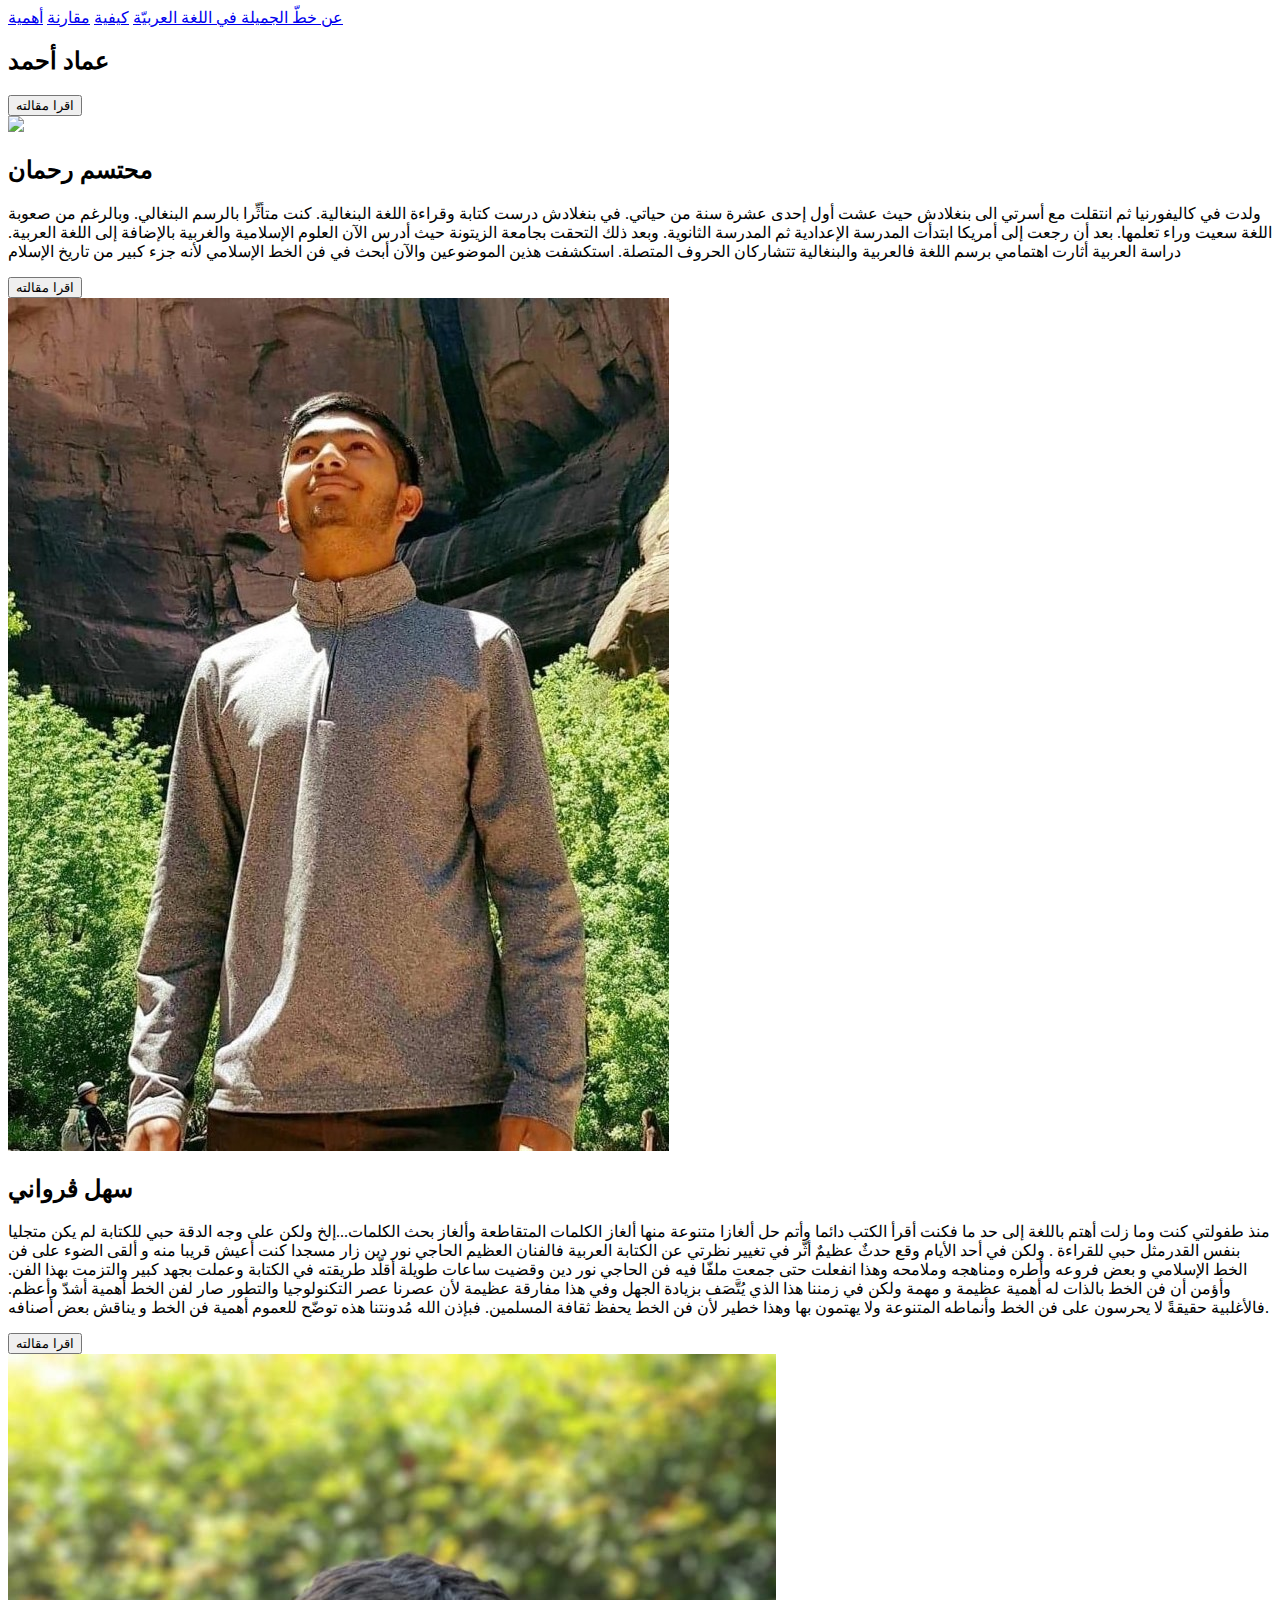
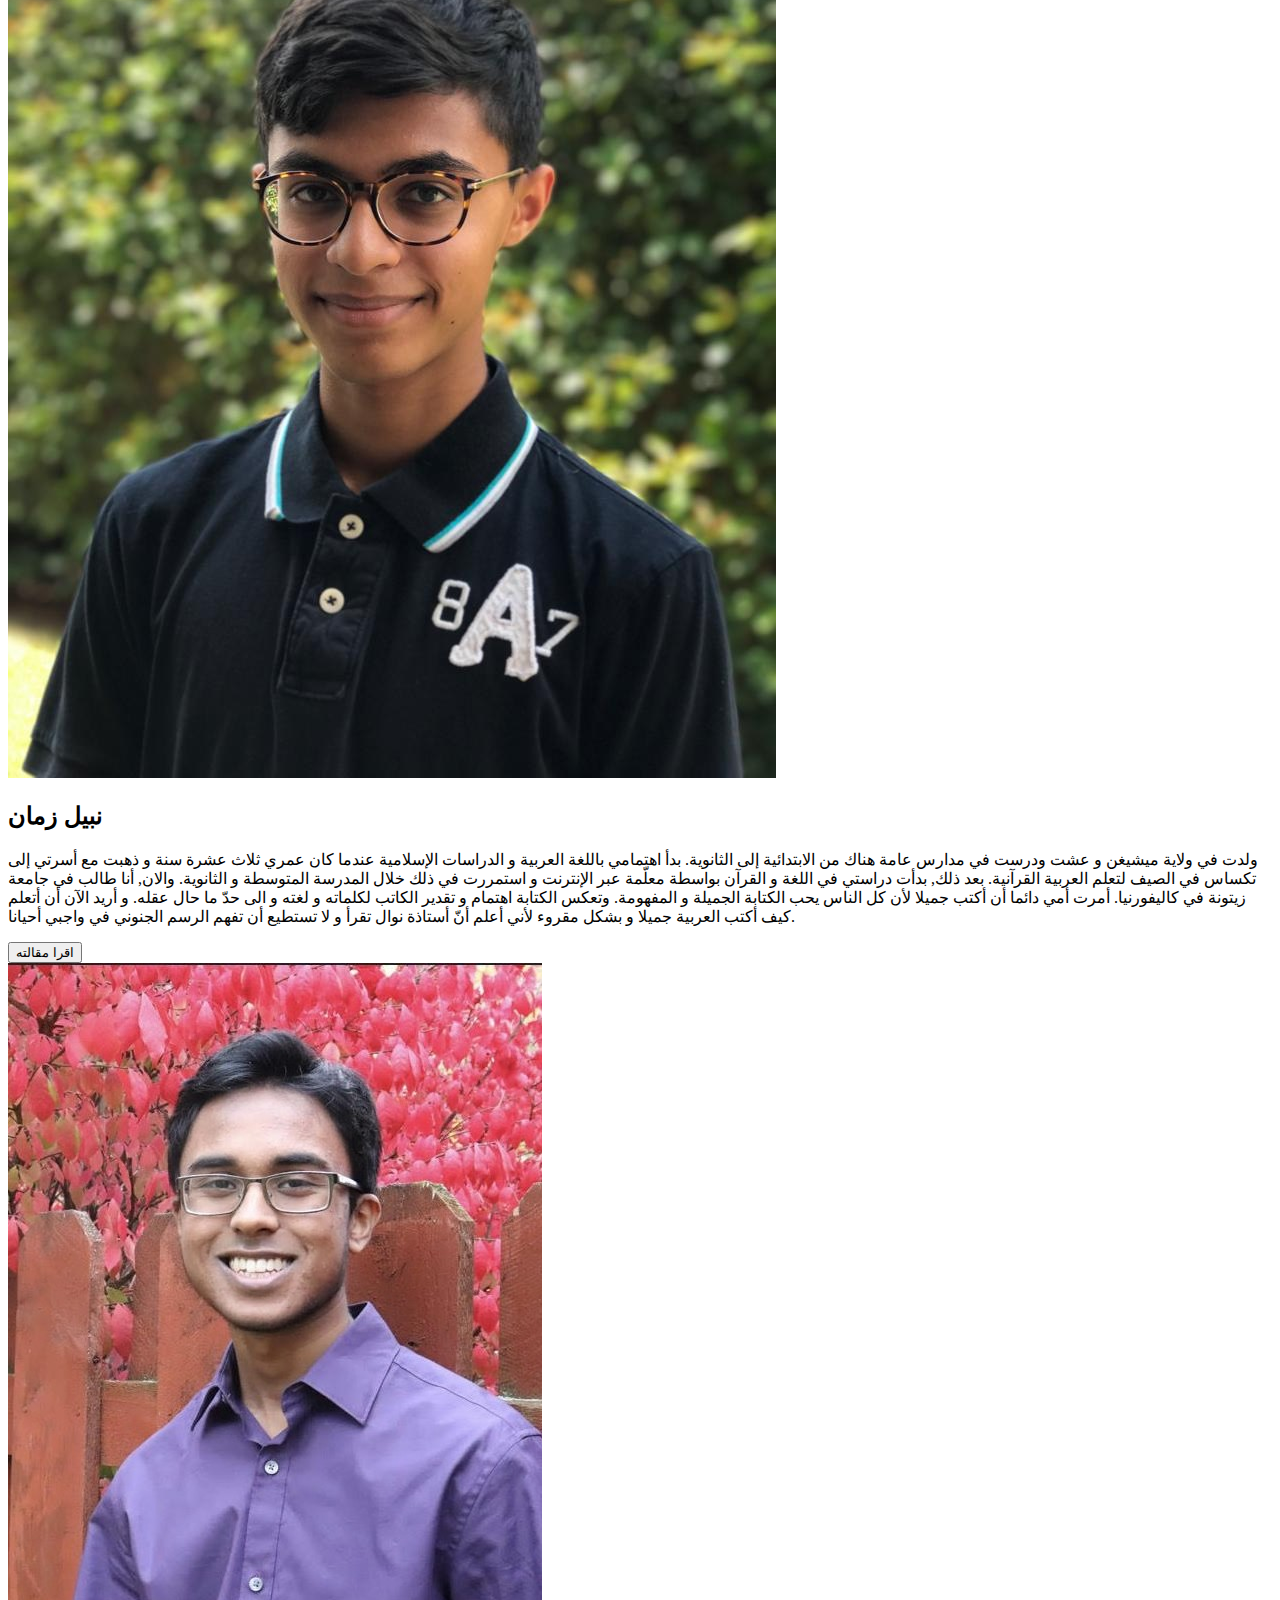
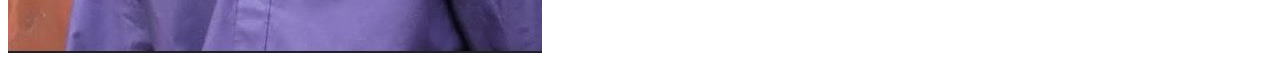
==== pages/bios.html @ 1de9d7bc "Finished muhtasim section, added ids, revised links" ====
<!DOCTYPE html>

<!--بسم الله الرحمان الرحيم-->

<html>
    <head>
        <link href="https://fonts.googleapis.com/css2?family=Katibeh&display=swap" rel="stylesheet">
        <link href="https://fonts.googleapis.com/css2?family=Mirza:wght@700&display=swap" rel="stylesheet">
        <link href="https://fonts.googleapis.com/css2?family=Lateef&display=swap" rel="stylesheet">
        <link rel="stylesheet" type="text/css" href="../resources/css/reset.css">
        <link rel="stylesheet" type="text/css" href="../resources/css/bio-styles.css">
        <title> الكتّاب | عن خطّ الجميلة في اللغة العربيّة</title>
    </head>
    
    <body>
        <header>
            <nav>
                <a id="nav-title" href="../index.html">عن خطّ الجميلة في اللغة العربيّة</a>
                <a href="emaad-article.html">كيفية</a>
                <a href="sahal+muhatsim-article.html">مقارنة</a>
                <a href="nabil-article.html">أهمية</a>
            </nav>
        </header>

        <article>
            <article class="bio-container" id="emaad">
                <section>
                    <h2>عماد أحمد</h2>
                    <p></p>
                    <button onclick="document.location='emaad-article.html'">اقرا مقالته</button>
                </section>
                <img src="../resources/profile-pictures/">
            </article>
    
            <article class="bio-container" id="muhtasim">
                <section>
                    <h2>محتسم رحمان</h2>
                    <p>ولدت في كاليفورنيا ثم انتقلت  مع أسرتي الى بنغلادش حيث عشت أول إحدى عشرة سنة من حياتي. في بنغلادش درست كتابة وقراءة اللغة البنغالية. كنت متأثِّرا  بالرسم البنغالي. وبالرغم من صعوبة اللغة سعيت وراء تعلمها. بعد أن رجعت إلى أمريكا ابتدأت المدرسة الإعدادية ثم المدرسة الثانوية. وبعد ذلك التحقت بجامعة الزيتونة حيث أدرس الآن العلوم الإسلامية والغربية بالإضافة إلى اللغة العربية. دراسة العربية أثارت اهتمامي برسم اللغة فالعربية والبنغالية تتشاركان الحروف المتصلة. استكشفت هذين الموضوعين والآن أبحث في فن الخط الإسلامي لأنه جزء كبير من تاريخ الإسلام  </p>
                    <button onclick="document.location='sahal+muhtasim-article.html'">اقرا مقالته</button>
                </section>
                <img src="../resources/profile-pictures/muhtasim-portrait.png">
            </article>
    
            <article class="bio-container" id="sahal">
                <section>
                    <h2>سهل ڤرواني</h2>
                    <p>منذ طفولتي كنت وما زلت أهتم باللغة إلى حد ما فكنت أقرأ الكتب دائما وأتم حل ألغازا متنوعة منها ألغاز الكلمات المتقاطعة وألغاز بحث الكلمات...إلخ ولكن على وجه الدقة حبي للكتابة لم يكن متجليا بنفس القدرمثل حبي للقراءة . ولكن في أحد الأيام وقع حدثٌ عظيمٌ أثّر في تغيير نظرتي عن الكتابة العربية فالفنان العظيم الحاجي نور دين زار مسجدا كنت أعيش قريبا منه و ألقى الضوء على فن الخط الإسلامي و بعض فروعه وأطره ومناهجه وملامحه وهذا انفعلت حتى جمعت ملفّا فيه فن الحاجي نور دين وقضيت ساعات طويلة أقلّد طريقته في الكتابة وعملت بجهد كبير والتزمت بهذا الفن. وأؤمن أن فن الخط بالذات له أهمية عظيمة و مهمة ولكن في زمننا هذا الذي يُتَّصَف بزيادة الجهل وفي هذا مفارقة عظيمة لأن عصرنا عصر التكنولوجيا والتطور صار لفن الخط أهمية أشدّ وأعظم. فالأغلبية حقيقةً لا يحرسون على فن الخط وأنماطه المتنوعة ولا يهتمون بها وهذا خطير لأن فن الخط يحفظ ثقافة المسلمين. فبإذن الله مُدونتنا هذه توضّح للعموم أهمية فن الخط و يناقش بعض أصنافه.
                    </p>
                    <button onclick="document.location='sahal+muhtasim-article.html'">اقرا مقالته</button>
                </section>
                <img src="../resources/profile-pictures/sahal-portrait.jpg">
            </article>
    
            <article class="bio-container" id="nabil">
                <section>
                    <h2>نبيل زمان</h2>
                    <p>ولدت في ولاية ميشيغن و عشت ودرست في مدارس عامة هناك من الابتدائية إلى الثانوية. بدأ اهتمامي باللغة العربية و الدراسات الإسلامية عندما كان عمري ثلاث عشرة سنة و ذهبت مع أسرتي إلى تكساس في الصيف لتعلم العربية القرآنية. بعد ذلك, بدأت دراستي في اللغة و القرآن بواسطة معلّمة عبر الإنترنت و استمررت في ذلك خلال المدرسة المتوسطة و الثانوية. والان, أنا طالب في جامعة زيتونة في كاليفورنيا. أمرت أمي دائما أن أكتب جميلا لأن كل الناس يحب الكتابة الجميلة و المفهومة. وتعكس الكتابة اهتمام و تقدير الكاتب لكلماته و لغته و الى حدّ ما حال عقله.  و أريد الآن أن أتعلم كيف أكتب العربية جميلا و بشكل مقروء لأني أعلم أنّ أستاذة نوال تقرأ و لا تستطيع أن تفهم الرسم الجنوني في واجبي أحيانا.
                    </p>
                    <button onclick="document.location='nabil-article.html'">اقرا مقالته</button>
                </section>
                <img src="../resources/profile-pictures/nabil-portrait.jpg">
            </article>
        </article>


    </body>
</html>
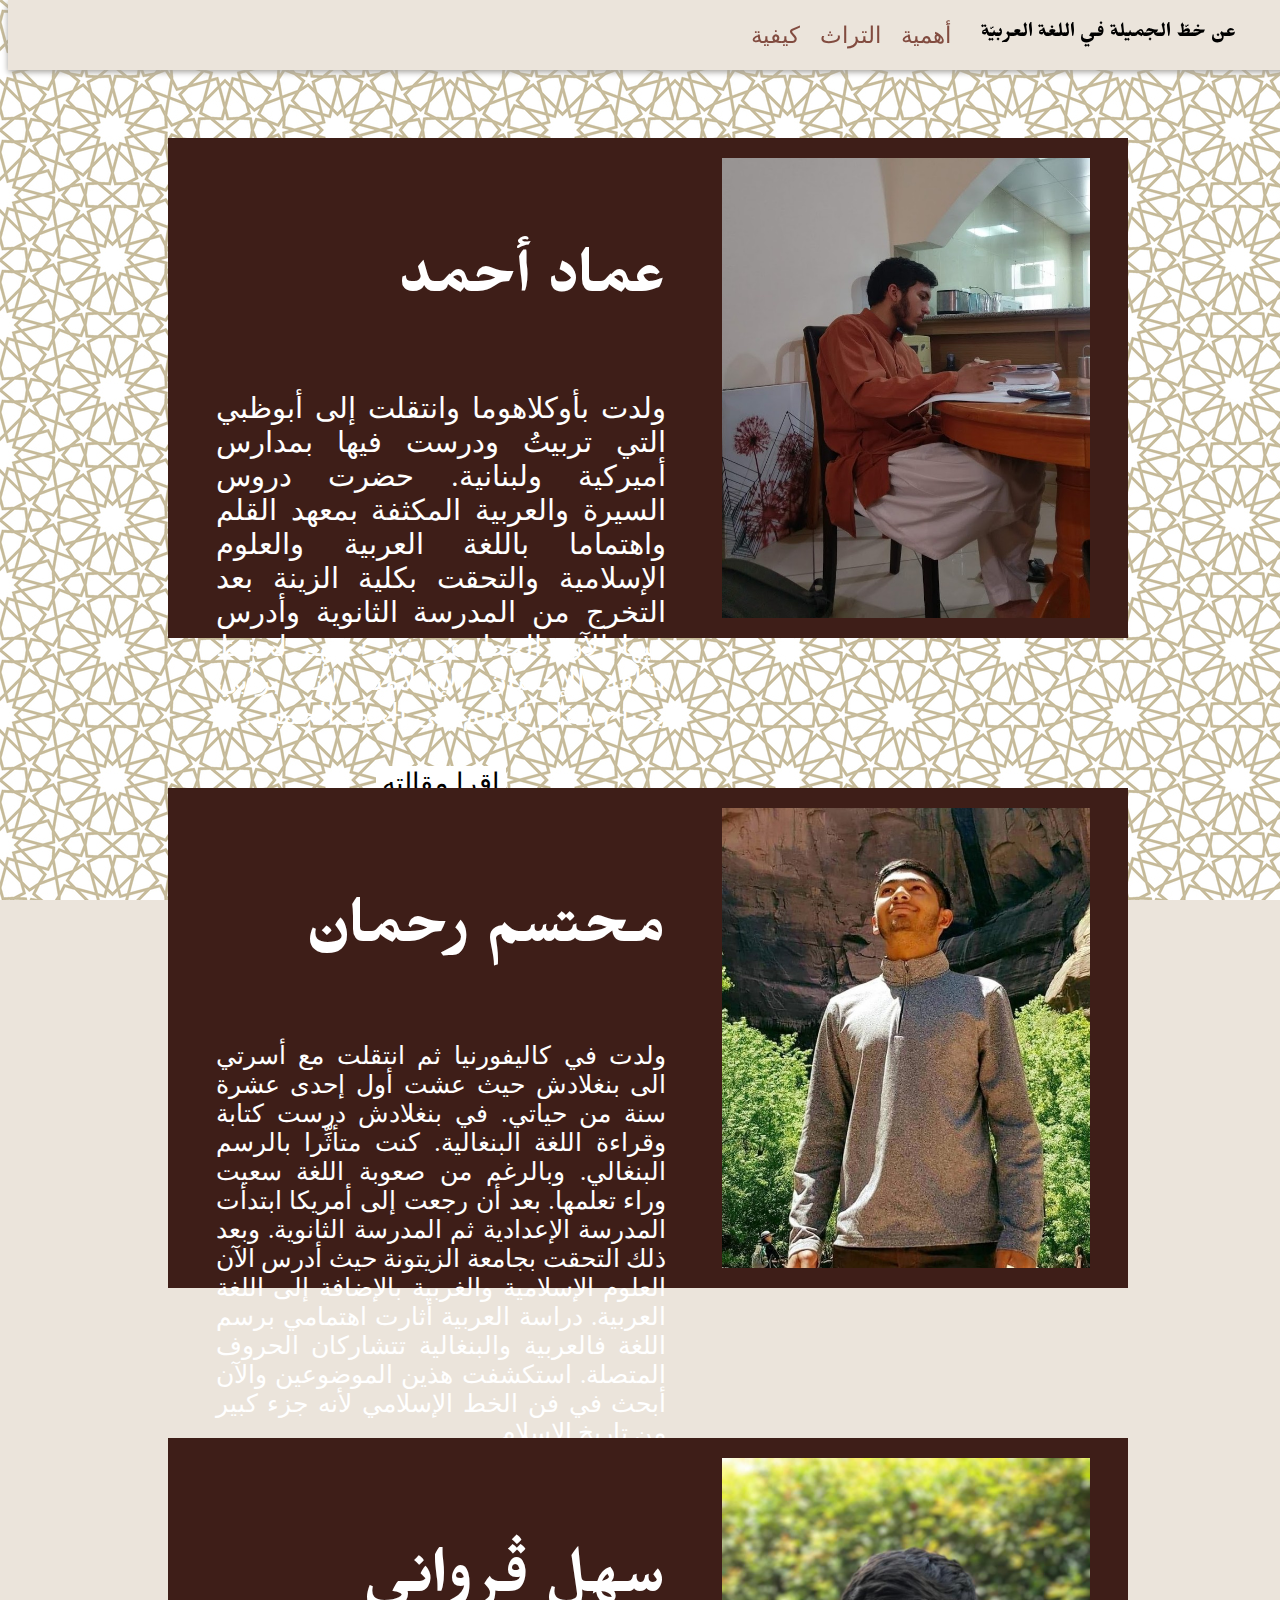
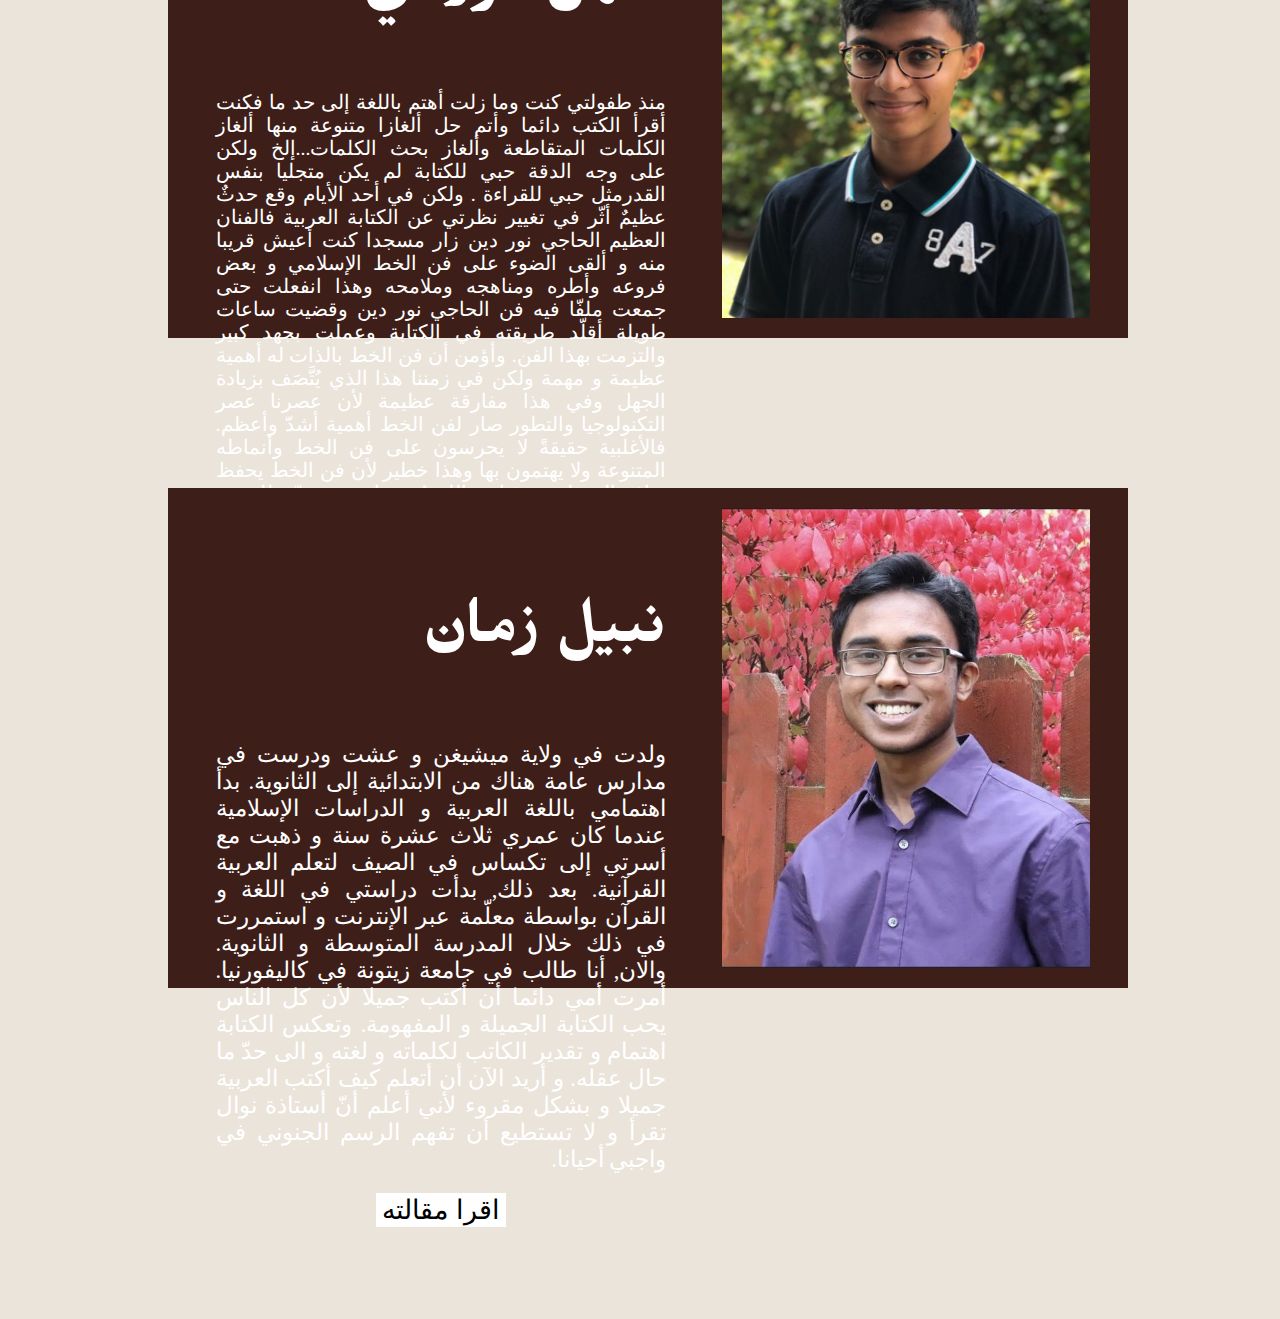
==== commit fbf662c3: "finished emaad section" ====
--- a/pages/bios.html
+++ b/pages/bios.html
@@ -17,7 +17,7 @@
             <nav>
                 <a id="nav-title" href="../index.html">عن خطّ الجميلة في اللغة العربيّة</a>
                 <a href="emaad-article.html">كيفية</a>
-                <a href="sahal+muhatsim-article.html">مقارنة</a>
+                <a href="sahal+muhtasim-article.html">التراث</a>
                 <a href="nabil-article.html">أهمية</a>
             </nav>
         </header>
@@ -26,17 +26,17 @@
             <article class="bio-container" id="emaad">
                 <section>
                     <h2>عماد أحمد</h2>
-                    <p></p>
+                    <p> ولدت بأوكلاهوما وانتقلت إلى أبوظبي التي تربيتُ ودرست فيها بمدارس أميركية ولبنانية. حضرت دروس السيرة والعربية المكثفة بمعهد القلم واهتماما باللغة العربية والعلوم الإسلامية والتحقت بكلية الزينة بعد التخرج من المدرسة الثانوية وأدرس فيها الآن. الخط هو شيء مهم لحفظ ثقافة الإحسان الإسلامية لأنه برأيي يحتاج مقام العالم إلى الخط الجميل.</p>
                     <button onclick="document.location='emaad-article.html'">اقرا مقالته</button>
                 </section>
-                <img src="../resources/profile-pictures/">
+                <img src="../resources/profile-pictures/emaad-portrait.png">
             </article>
     
             <article class="bio-container" id="muhtasim">
                 <section>
                     <h2>محتسم رحمان</h2>
                     <p>ولدت في كاليفورنيا ثم انتقلت  مع أسرتي الى بنغلادش حيث عشت أول إحدى عشرة سنة من حياتي. في بنغلادش درست كتابة وقراءة اللغة البنغالية. كنت متأثِّرا  بالرسم البنغالي. وبالرغم من صعوبة اللغة سعيت وراء تعلمها. بعد أن رجعت إلى أمريكا ابتدأت المدرسة الإعدادية ثم المدرسة الثانوية. وبعد ذلك التحقت بجامعة الزيتونة حيث أدرس الآن العلوم الإسلامية والغربية بالإضافة إلى اللغة العربية. دراسة العربية أثارت اهتمامي برسم اللغة فالعربية والبنغالية تتشاركان الحروف المتصلة. استكشفت هذين الموضوعين والآن أبحث في فن الخط الإسلامي لأنه جزء كبير من تاريخ الإسلام  </p>
-                    <button onclick="document.location='sahal+muhtasim-article.html'">اقرا مقالته</button>
+                    <button onclick="document.location='sahal+muhtasim-article.html#muhtasim-article'">اقرا مقالته</button>
                 </section>
                 <img src="../resources/profile-pictures/muhtasim-portrait.png">
             </article>
@@ -46,7 +46,7 @@
                     <h2>سهل ڤرواني</h2>
                     <p>منذ طفولتي كنت وما زلت أهتم باللغة إلى حد ما فكنت أقرأ الكتب دائما وأتم حل ألغازا متنوعة منها ألغاز الكلمات المتقاطعة وألغاز بحث الكلمات...إلخ ولكن على وجه الدقة حبي للكتابة لم يكن متجليا بنفس القدرمثل حبي للقراءة . ولكن في أحد الأيام وقع حدثٌ عظيمٌ أثّر في تغيير نظرتي عن الكتابة العربية فالفنان العظيم الحاجي نور دين زار مسجدا كنت أعيش قريبا منه و ألقى الضوء على فن الخط الإسلامي و بعض فروعه وأطره ومناهجه وملامحه وهذا انفعلت حتى جمعت ملفّا فيه فن الحاجي نور دين وقضيت ساعات طويلة أقلّد طريقته في الكتابة وعملت بجهد كبير والتزمت بهذا الفن. وأؤمن أن فن الخط بالذات له أهمية عظيمة و مهمة ولكن في زمننا هذا الذي يُتَّصَف بزيادة الجهل وفي هذا مفارقة عظيمة لأن عصرنا عصر التكنولوجيا والتطور صار لفن الخط أهمية أشدّ وأعظم. فالأغلبية حقيقةً لا يحرسون على فن الخط وأنماطه المتنوعة ولا يهتمون بها وهذا خطير لأن فن الخط يحفظ ثقافة المسلمين. فبإذن الله مُدونتنا هذه توضّح للعموم أهمية فن الخط و يناقش بعض أصنافه.
                     </p>
-                    <button onclick="document.location='sahal+muhtasim-article.html'">اقرا مقالته</button>
+                    <button onclick="document.location='sahal+muhtasim-article.html#sahal-article'">اقرا مقالته</button>
                 </section>
                 <img src="../resources/profile-pictures/sahal-portrait.jpg">
             </article>
--- a/resources/css/bio-styles.css
+++ b/resources/css/bio-styles.css
@@ -0,0 +1,173 @@
+/*بسم الله الرحمان الرحيم*/
+
+/* UNIVERSAL STYLES */
+html, body {
+    width: 100%;
+    background-color: #ebe4db;
+
+    background-image: url(../margin-background);
+    background-attachment: fixed;
+
+
+    font-size: 18px;
+    font-family: Roboto;
+    color: black;
+}
+
+a {
+    text-decoration: none;
+}
+
+/*SCROLLBAR*/
+/*Firefox */
+* {
+    scrollbar-width: thin;
+    scrollbar-color: #ac5c45 #3e1e18;
+  }
+  
+/*Chrome, Edge, and Safari */
+*::-webkit-scrollbar {
+    width: 10px;
+  }
+  
+*::-webkit-scrollbar-track {
+    background: #3e1e18; 
+  }
+   
+*::-webkit-scrollbar-thumb {
+    background: #ac5c45; 
+  }
+
+header {
+  width: 100%;
+  background-color: #ebe4db;
+  box-shadow: 0px 2px 6px #a3a09b;
+
+  position: fixed;
+  top: 0;
+
+  z-index: 2;
+}
+
+
+nav {
+  width: 95%;
+  height: 30px;
+  margin: 20px auto;
+
+  display: flex;
+  justify-content: flex-end;
+  align-items: center;
+}
+
+
+nav a {
+  margin: 0 10px;
+
+  font-size: 1.25rem;
+  color: #824c40;  
+}
+
+#nav-title {
+  margin: 0 20px;
+
+  order: 1;
+
+  font-weight: 700;
+  color: black;
+  font-family: "Mirza";
+
+  transition: 250ms linear;
+}
+
+#nav-title:hover{
+  text-shadow: 2px 2px 5px maroon;
+}
+
+nav a:hover{
+  font-weight: bolder;
+}
+
+article {
+  width: 1000px;
+  margin: -100px auto 0;
+  box-sizing: border-box;
+  padding: 20px;
+
+  position: relative;
+  top: 30px;
+}
+
+.bio-container {
+  width: 100%;
+  height: 500px;
+  margin: 150px 0;
+
+  display: flex;
+  align-items: flex-start;
+
+  background-color: #3e1e18;
+  color: white;
+}
+
+.bio-container section {
+  display: inline-block;
+  height: 92%;
+  margin: 3% 4% 5% 3%;
+  width: 49%;
+  text-align: center;
+}
+
+.bio-container h2 {
+  font-size: 4rem;
+  font-family: 'Mirza', serif;
+  font-weight: bold;
+  text-align: justify;
+  direction:rtl;
+}
+
+.bio-container p {
+  font-size: 1.25rem;
+  margin: 10px 0 20px;
+
+  text-align: justify;
+  direction:rtl;
+}
+
+.bio-container button {
+  width: fit-content;
+  margin: 0 auto;
+  font-size: 1.5rem;
+  background-color: white;
+  border: black;
+
+  transition: 250ms linear;
+}
+
+.bio-container button:hover {
+  background-color: #824c40;
+  color: white;
+}
+
+.bio-container img {
+  display: inline-block;
+  height: 100%;
+  width: 40%;
+  margin-left: 2%;
+}
+
+#sahal p {
+  font-size: 1.1rem;
+}
+
+#muhtasim p {
+  font-size: 1.4rem;
+}
+
+#emaad p {
+  font-size: 1.6rem;
+}
+
+#emaad button {
+  margin-top: 15px;
+}
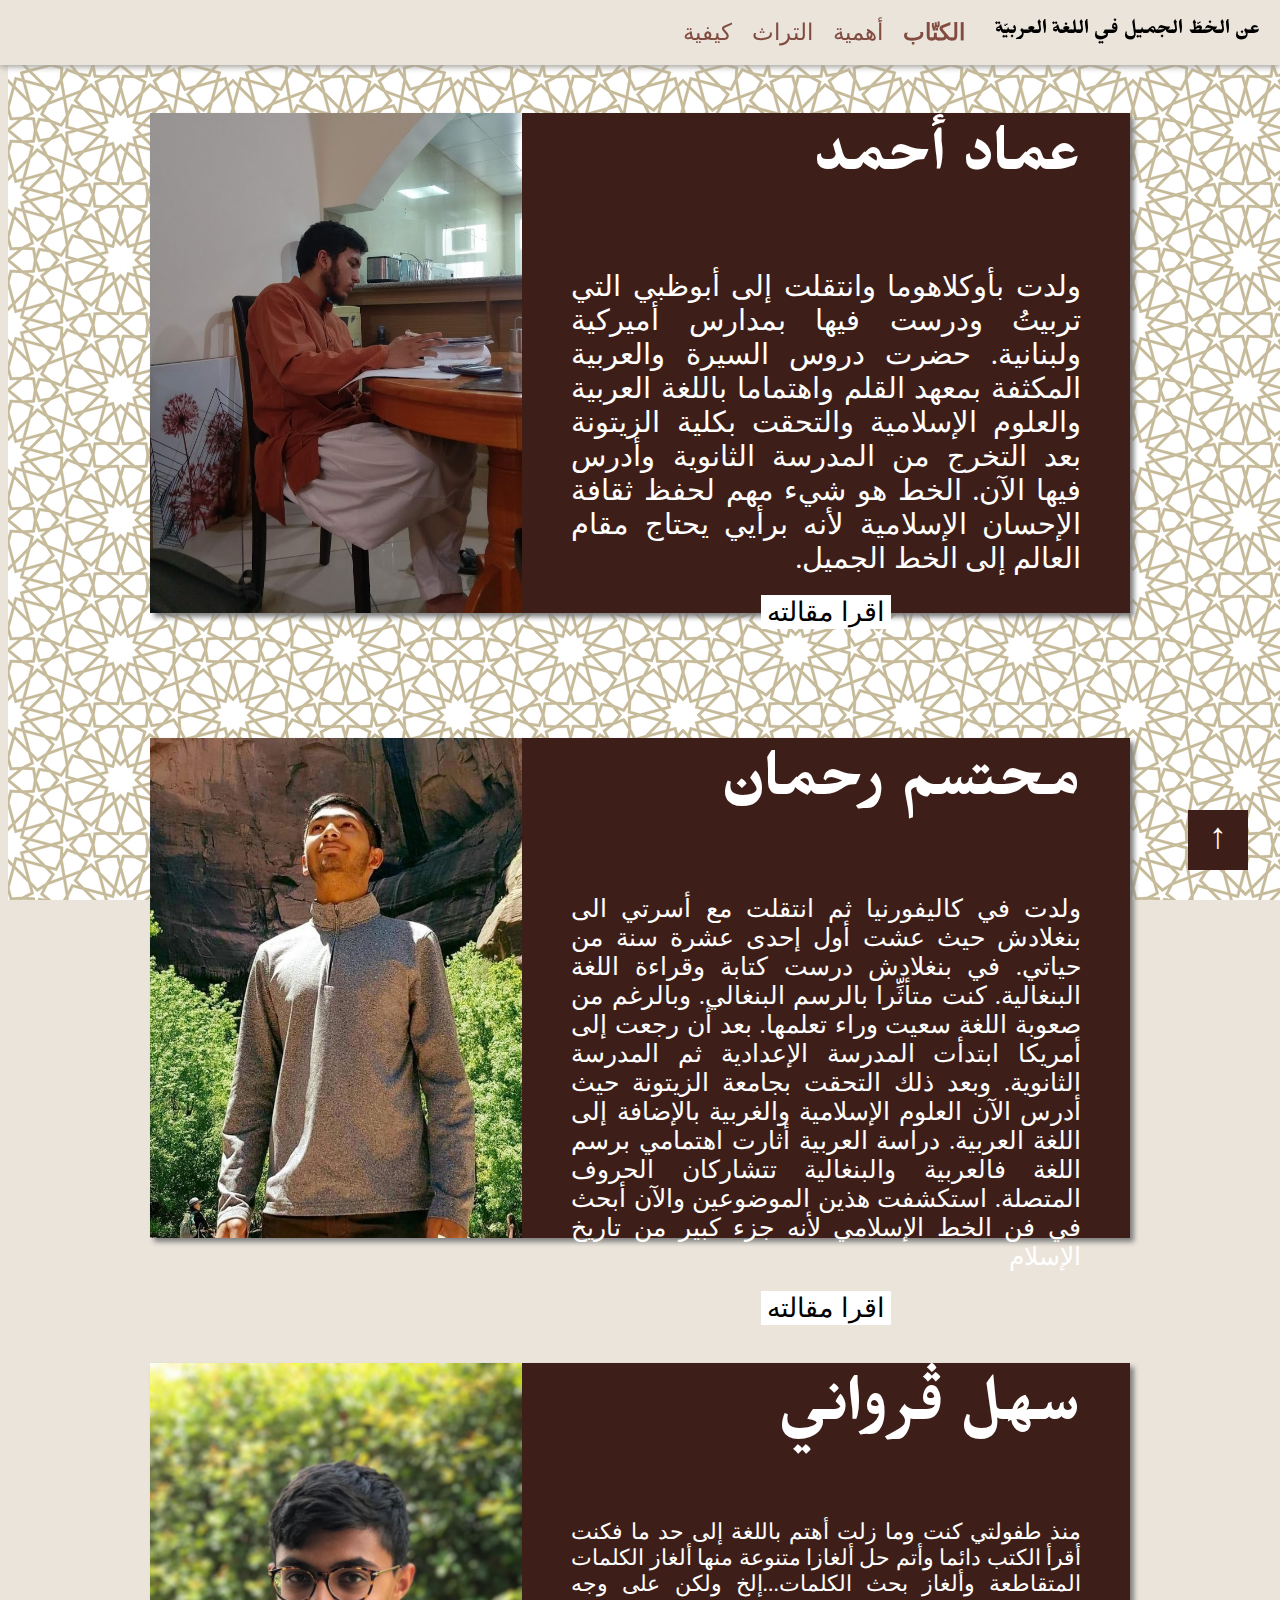
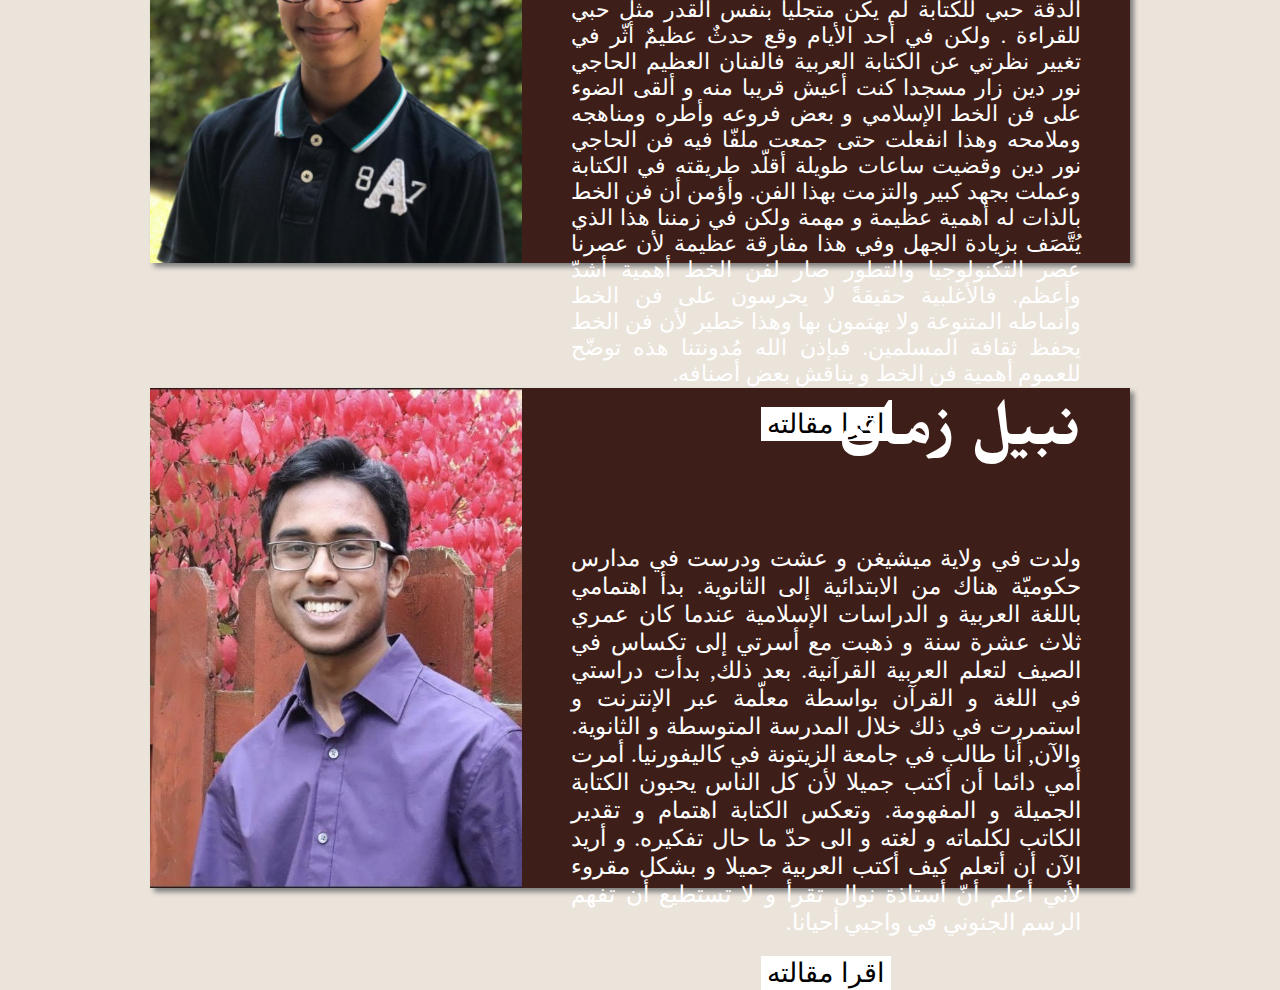
==== commit f9a6c13f: "Added dropdown. back to top button" ====
--- a/pages/bios.html
+++ b/pages/bios.html
@@ -3,65 +3,138 @@
 <!--بسم الله الرحمان الرحيم-->
 
 <html>
-    <head>
-        <link href="https://fonts.googleapis.com/css2?family=Katibeh&display=swap" rel="stylesheet">
-        <link href="https://fonts.googleapis.com/css2?family=Mirza:wght@700&display=swap" rel="stylesheet">
-        <link href="https://fonts.googleapis.com/css2?family=Lateef&display=swap" rel="stylesheet">
-        <link rel="stylesheet" type="text/css" href="../resources/css/reset.css">
-        <link rel="stylesheet" type="text/css" href="../resources/css/bio-styles.css">
-        <title> الكتّاب | عن خطّ الجميلة في اللغة العربيّة</title>
-    </head>
-    
-    <body>
-        <header>
-            <nav>
-                <a id="nav-title" href="../index.html">عن خطّ الجميلة في اللغة العربيّة</a>
-                <a href="emaad-article.html">كيفية</a>
-                <a href="sahal+muhtasim-article.html">التراث</a>
-                <a href="nabil-article.html">أهمية</a>
-            </nav>
-        </header>
 
-        <article>
-            <article class="bio-container" id="emaad">
+<head>
+    <!--FONTS-->
+    <link href="https://fonts.googleapis.com/css2?family=Katibeh&display=swap" rel="stylesheet">
+    <link href="https://fonts.googleapis.com/css2?family=Mirza:wght@700&display=swap" rel="stylesheet">
+    <link href="https://fonts.googleapis.com/css2?family=Lateef&display=swap" rel="stylesheet">
+
+    <!--STYLESHEETS-->
+    <link rel="stylesheet" type="text/css" href="../resources/css/reset.css">
+    <link rel="stylesheet" type="text/css" href="../resources/css/bio-styles.css">
+
+    <title> الكتّاب | عن الخطّ الجميل في اللغة العربيّة</title>
+</head>
+
+<body>
+
+    <!--NAV-->
+    <header>
+        <nav>
+            <a id="nav-title" href="../index.html">عن الخطّ الجميل في اللغة العربيّة</a>
+            <div class="dropdown">
+                <a id="current-page">الكتّاب</a>
+                <div class="dropdown-content">
+                    <a href="#emaad">عماد أحمد</a>
+                    <a href="#muhtasim">محتسم رحمان</a>
+                    <a href="#sahal">سهل ڤرواني</a>
+                    <a href="#nabil">نبيل زمان</a>
+                </div>
+            </div>
+            <a href="nabil-article.html">أهمية</a>
+            <a href="sahal+muhtasim-article.html">التراث</a>
+            <a href="emaad-article.html">كيفية</a>
+        </nav>
+    </header>
+
+    <button id='back-to-top' onclick="document.location='#top'">
+        &#8593;
+    </button>
+
+    <!--MAIN CONTENT-->
+    <article>
+
+        <div class='scroll-wrapper' id='emaad'>
+            <article class="bio-container">
                 <section>
                     <h2>عماد أحمد</h2>
-                    <p> ولدت بأوكلاهوما وانتقلت إلى أبوظبي التي تربيتُ ودرست فيها بمدارس أميركية ولبنانية. حضرت دروس السيرة والعربية المكثفة بمعهد القلم واهتماما باللغة العربية والعلوم الإسلامية والتحقت بكلية الزينة بعد التخرج من المدرسة الثانوية وأدرس فيها الآن. الخط هو شيء مهم لحفظ ثقافة الإحسان الإسلامية لأنه برأيي يحتاج مقام العالم إلى الخط الجميل.</p>
+                    <p> ولدت بأوكلاهوما وانتقلت إلى أبوظبي التي تربيتُ ودرست فيها بمدارس أميركية ولبنانية. حضرت دروس
+                        السيرة
+                        والعربية المكثفة بمعهد القلم واهتماما باللغة العربية والعلوم الإسلامية والتحقت بكلية الزيتونة
+                        بعد
+                        التخرج من المدرسة الثانوية وأدرس فيها الآن. الخط هو شيء مهم لحفظ ثقافة الإحسان الإسلامية لأنه
+                        برأيي
+                        يحتاج مقام العالم إلى الخط الجميل.</p>
                     <button onclick="document.location='emaad-article.html'">اقرا مقالته</button>
                 </section>
                 <img src="../resources/profile-pictures/emaad-portrait.png">
             </article>
-    
-            <article class="bio-container" id="muhtasim">
+        </div>
+
+        <div class='scroll-wrapper' id='muhtasim'>
+            <article class="bio-container">
                 <section>
                     <h2>محتسم رحمان</h2>
-                    <p>ولدت في كاليفورنيا ثم انتقلت  مع أسرتي الى بنغلادش حيث عشت أول إحدى عشرة سنة من حياتي. في بنغلادش درست كتابة وقراءة اللغة البنغالية. كنت متأثِّرا  بالرسم البنغالي. وبالرغم من صعوبة اللغة سعيت وراء تعلمها. بعد أن رجعت إلى أمريكا ابتدأت المدرسة الإعدادية ثم المدرسة الثانوية. وبعد ذلك التحقت بجامعة الزيتونة حيث أدرس الآن العلوم الإسلامية والغربية بالإضافة إلى اللغة العربية. دراسة العربية أثارت اهتمامي برسم اللغة فالعربية والبنغالية تتشاركان الحروف المتصلة. استكشفت هذين الموضوعين والآن أبحث في فن الخط الإسلامي لأنه جزء كبير من تاريخ الإسلام  </p>
-                    <button onclick="document.location='sahal+muhtasim-article.html#muhtasim-article'">اقرا مقالته</button>
+                    <p>ولدت في كاليفورنيا ثم انتقلت مع أسرتي الى بنغلادش حيث عشت أول إحدى عشرة سنة من حياتي. في بنغلادش
+                        درست
+                        كتابة وقراءة اللغة البنغالية. كنت متأثِّرا بالرسم البنغالي. وبالرغم من صعوبة اللغة سعيت وراء
+                        تعلمها.
+                        بعد أن رجعت إلى أمريكا ابتدأت المدرسة الإعدادية ثم المدرسة الثانوية. وبعد ذلك التحقت بجامعة
+                        الزيتونة
+                        حيث أدرس الآن العلوم الإسلامية والغربية بالإضافة إلى اللغة العربية. دراسة العربية أثارت اهتمامي
+                        برسم
+                        اللغة فالعربية والبنغالية تتشاركان الحروف المتصلة. استكشفت هذين الموضوعين والآن أبحث في فن الخط
+                        الإسلامي لأنه جزء كبير من تاريخ الإسلام </p>
+                    <button onclick="document.location='sahal+muhtasim-article.html#muhtasim-article'">اقرا
+                        مقالته</button>
                 </section>
                 <img src="../resources/profile-pictures/muhtasim-portrait.png">
             </article>
-    
-            <article class="bio-container" id="sahal">
+        </div>
+
+        <div class='scroll-wrapper' id='sahal'>
+            <article class="bio-container">
                 <section>
                     <h2>سهل ڤرواني</h2>
-                    <p>منذ طفولتي كنت وما زلت أهتم باللغة إلى حد ما فكنت أقرأ الكتب دائما وأتم حل ألغازا متنوعة منها ألغاز الكلمات المتقاطعة وألغاز بحث الكلمات...إلخ ولكن على وجه الدقة حبي للكتابة لم يكن متجليا بنفس القدرمثل حبي للقراءة . ولكن في أحد الأيام وقع حدثٌ عظيمٌ أثّر في تغيير نظرتي عن الكتابة العربية فالفنان العظيم الحاجي نور دين زار مسجدا كنت أعيش قريبا منه و ألقى الضوء على فن الخط الإسلامي و بعض فروعه وأطره ومناهجه وملامحه وهذا انفعلت حتى جمعت ملفّا فيه فن الحاجي نور دين وقضيت ساعات طويلة أقلّد طريقته في الكتابة وعملت بجهد كبير والتزمت بهذا الفن. وأؤمن أن فن الخط بالذات له أهمية عظيمة و مهمة ولكن في زمننا هذا الذي يُتَّصَف بزيادة الجهل وفي هذا مفارقة عظيمة لأن عصرنا عصر التكنولوجيا والتطور صار لفن الخط أهمية أشدّ وأعظم. فالأغلبية حقيقةً لا يحرسون على فن الخط وأنماطه المتنوعة ولا يهتمون بها وهذا خطير لأن فن الخط يحفظ ثقافة المسلمين. فبإذن الله مُدونتنا هذه توضّح للعموم أهمية فن الخط و يناقش بعض أصنافه.
-                    </p>
+                    <p>منذ طفولتي كنت وما زلت أهتم باللغة إلى حد ما فكنت أقرأ الكتب دائما وأتم حل ألغازا متنوعة منها
+                        ألغاز
+                        الكلمات المتقاطعة وألغاز بحث الكلمات...إلخ ولكن على وجه الدقة حبي للكتابة لم يكن متجليا بنفس
+                        القدر
+                        مثل حبي للقراءة . ولكن في أحد الأيام وقع حدثٌ عظيمٌ أثّر في تغيير نظرتي عن الكتابة العربية
+                        فالفنان
+                        العظيم الحاجي نور دين زار مسجدا كنت أعيش قريبا منه و ألقى الضوء على فن الخط الإسلامي و بعض فروعه
+                        وأطره ومناهجه وملامحه وهذا انفعلت حتى جمعت ملفّا فيه فن الحاجي نور دين وقضيت ساعات طويلة أقلّد
+                        طريقته في الكتابة وعملت بجهد كبير والتزمت بهذا الفن. وأؤمن أن فن الخط بالذات له أهمية عظيمة و
+                        مهمة
+                        ولكن في زمننا هذا الذي يُتَّصَف بزيادة الجهل وفي هذا مفارقة عظيمة لأن عصرنا عصر التكنولوجيا
+                        والتطور
+                        صار لفن الخط أهمية أشدّ وأعظم. فالأغلبية حقيقةً لا يحرسون على فن الخط وأنماطه المتنوعة ولا
+                        يهتمون
+                        بها وهذا خطير لأن فن الخط يحفظ ثقافة المسلمين. فبإذن الله مُدونتنا هذه توضّح للعموم أهمية فن
+                        الخط و
+                        يناقش بعض أصنافه.</p>
                     <button onclick="document.location='sahal+muhtasim-article.html#sahal-article'">اقرا مقالته</button>
                 </section>
                 <img src="../resources/profile-pictures/sahal-portrait.jpg">
             </article>
-    
-            <article class="bio-container" id="nabil">
+        </div>
+
+        <div class='scroll-wrapper' id='nabil'>
+            <article class="bio-container">
                 <section>
                     <h2>نبيل زمان</h2>
-                    <p>ولدت في ولاية ميشيغن و عشت ودرست في مدارس عامة هناك من الابتدائية إلى الثانوية. بدأ اهتمامي باللغة العربية و الدراسات الإسلامية عندما كان عمري ثلاث عشرة سنة و ذهبت مع أسرتي إلى تكساس في الصيف لتعلم العربية القرآنية. بعد ذلك, بدأت دراستي في اللغة و القرآن بواسطة معلّمة عبر الإنترنت و استمررت في ذلك خلال المدرسة المتوسطة و الثانوية. والان, أنا طالب في جامعة زيتونة في كاليفورنيا. أمرت أمي دائما أن أكتب جميلا لأن كل الناس يحب الكتابة الجميلة و المفهومة. وتعكس الكتابة اهتمام و تقدير الكاتب لكلماته و لغته و الى حدّ ما حال عقله.  و أريد الآن أن أتعلم كيف أكتب العربية جميلا و بشكل مقروء لأني أعلم أنّ أستاذة نوال تقرأ و لا تستطيع أن تفهم الرسم الجنوني في واجبي أحيانا.
+                    <p>ولدت في ولاية ميشيغن و عشت ودرست في مدارس حكوميّة هناك من الابتدائية إلى الثانوية. بدأ اهتمامي
+                        باللغة
+                        العربية و الدراسات الإسلامية عندما كان عمري ثلاث عشرة سنة و ذهبت مع أسرتي إلى تكساس في الصيف
+                        لتعلم
+                        العربية القرآنية. بعد ذلك, بدأت دراستي في اللغة و القرآن بواسطة معلّمة عبر الإنترنت و استمررت في
+                        ذلك
+                        خلال المدرسة المتوسطة و الثانوية. والآن, أنا طالب في جامعة الزيتونة في كاليفورنيا. أمرت أمي
+                        دائما أن
+                        أكتب جميلا لأن كل الناس يحبون الكتابة الجميلة و المفهومة. وتعكس الكتابة اهتمام و تقدير الكاتب
+                        لكلماته و لغته و الى حدّ ما حال تفكيره. و أريد الآن أن أتعلم كيف أكتب العربية جميلا و بشكل مقروء
+                        لأني أعلم أنّ أستاذة نوال تقرأ و لا تستطيع أن تفهم الرسم الجنوني في واجبي أحيانا.</p>
                     </p>
                     <button onclick="document.location='nabil-article.html'">اقرا مقالته</button>
                 </section>
                 <img src="../resources/profile-pictures/nabil-portrait.jpg">
             </article>
-        </article>
+        </div>
+
+    </article>
 
 
-    </body>
+</body>
+
 </html>--- a/resources/css/bio-styles.css
+++ b/resources/css/bio-styles.css
@@ -1,43 +1,52 @@
 /*بسم الله الرحمان الرحيم*/
 
-/* UNIVERSAL STYLES */
-html, body {
-    width: 100%;
-    background-color: #ebe4db;
-
-    background-image: url(../margin-background);
-    background-attachment: fixed;
-
-
-    font-size: 18px;
-    font-family: Roboto;
-    color: black;
+/* ====================== UNIVERSAL STYLES =======================*/
+html,
+body {
+  width: 100%;
+  background-color: #ebe4db;
+
+  background-image: url(../margin-background);
+  background-attachment: fixed;
+
+
+  font-size: 18px;
+  font-family: 'Times New Roman', Times, serif;
+  color: black;
+  direction: rtl;
 }
 
 a {
-    text-decoration: none;
-}
-
-/*SCROLLBAR*/
+  text-decoration: none;
+}
+
+
+/*---------------- SCROLLBAR ------------------*/
 /*Firefox */
 * {
-    scrollbar-width: thin;
-    scrollbar-color: #ac5c45 #3e1e18;
-  }
-  
+  scroll-behavior: smooth;
+  scrollbar-width: thin;
+  scrollbar-color: #ac5c45 #3e1e18;
+}
+
 /*Chrome, Edge, and Safari */
 *::-webkit-scrollbar {
-    width: 10px;
-  }
-  
+  width: 10px;
+}
+
 *::-webkit-scrollbar-track {
-    background: #3e1e18; 
-  }
-   
+  background: #3e1e18;
+}
+
 *::-webkit-scrollbar-thumb {
-    background: #ac5c45; 
-  }
-
+  background: #ac5c45;
+}
+
+
+
+/*=========================== PAGE STYLES ==============================*/
+
+/*--------------------- NAV STYLES -------------------*/
 header {
   width: 100%;
   background-color: #ebe4db;
@@ -45,101 +54,142 @@
 
   position: fixed;
   top: 0;
-
   z-index: 2;
 }
 
-
 nav {
-  width: 95%;
-  height: 30px;
-  margin: 20px auto;
-
   display: flex;
-  justify-content: flex-end;
+  justify-content: flex-start;
   align-items: center;
-}
-
+  height: 65px;
+
+}
 
 nav a {
   margin: 0 10px;
+  padding: 20px 0;
 
   font-size: 1.25rem;
-  color: #824c40;  
-}
-
+  color: #824c40;
+}
+
+/*Nav interactivity*/
 #nav-title {
   margin: 0 20px;
 
-  order: 1;
+  order: -1;
 
   font-weight: 700;
   color: black;
   font-family: "Mirza";
+  text-decoration: none;
 
   transition: 250ms linear;
 }
 
-#nav-title:hover{
+/*Nav interactivity*/
+#current-page {
+  font-weight: bold;
+}
+
+#nav-title:hover {
   text-shadow: 2px 2px 5px maroon;
 }
 
-nav a:hover{
-  font-weight: bolder;
-}
-
+nav a:hover {
+  text-decoration: underline;
+}
+
+.dropdown-content {
+  display: none;
+  position: absolute;
+  background-color: #ebe4db;
+  margin-top: 22px;
+  min-width: 160px;
+  box-shadow: 0px 8px 16px 0px rgba(0,0,0,0.2);
+  z-index: 1;
+  box-shadow: 0px 2px 6px #a3a09b;
+}
+
+/* Links inside the dropdown */
+.dropdown-content a {
+  float: none;
+  color: #824c40;
+  padding: 12px 16px;
+  text-decoration: none;
+  display: block;
+}
+
+/* Add a grey background color to dropdown links on hover */
+.dropdown-content a:hover {
+  background-color: #ddd;
+}
+
+/* Show the dropdown menu on hover */
+.dropdown:hover .dropdown-content {
+  display: block;
+}
+
+/*----------------------- ARTICLE STYLES ---------------------*/
 article {
-  width: 1000px;
-  margin: -100px auto 0;
-  box-sizing: border-box;
-  padding: 20px;
-
-  position: relative;
-  top: 30px;
+  width: 980px;
+  margin: 0 auto;
+
 }
 
 .bio-container {
   width: 100%;
   height: 500px;
-  margin: 150px 0;
 
   display: flex;
   align-items: flex-start;
 
+  box-shadow: 4px 4px 5px gray;
   background-color: #3e1e18;
   color: white;
 }
 
+.scroll-wrapper {
+  padding: 105px 0 20px;
+}
+
+#nabil {
+  padding-bottom: 60px;
+}
+
+/*Text styles*/
 .bio-container section {
-  display: inline-block;
-  height: 92%;
-  margin: 3% 4% 5% 3%;
-  width: 49%;
+  margin: auto 5%;
+  width: 52%;
+
   text-align: center;
 }
 
 .bio-container h2 {
+  margin-top: 10px;
+
   font-size: 4rem;
   font-family: 'Mirza', serif;
   font-weight: bold;
   text-align: justify;
-  direction:rtl;
 }
 
 .bio-container p {
-  font-size: 1.25rem;
   margin: 10px 0 20px;
 
+  font-size: 1.2rem;
   text-align: justify;
-  direction:rtl;
-}
-
+}
+
+
+/*Article button*/
 .bio-container button {
   width: fit-content;
   margin: 0 auto;
-  font-size: 1.5rem;
   background-color: white;
   border: black;
+
+  font-size: 1.5rem;
 
   transition: 250ms linear;
 }
@@ -149,15 +199,10 @@
   color: white;
 }
 
-.bio-container img {
-  display: inline-block;
-  height: 100%;
-  width: 40%;
-  margin-left: 2%;
-}
-
-#sahal p {
-  font-size: 1.1rem;
+
+/*Styles for specific bio texts*/
+#nabil p {
+  font-size: 1.3rem;
 }
 
 #muhtasim p {
@@ -168,6 +213,28 @@
   font-size: 1.6rem;
 }
 
-#emaad button {
-  margin-top: 15px;
-}
+
+/*Image styles*/
+.bio-container img {
+  height: 100%;
+  width: 38%;
+}
+
+#back-to-top {
+  border: none;
+  height: 60px;
+  width: 60px;
+  padding-bottom: 10px;
+  position: relative;
+  position: fixed;
+  z-index: 2;
+  bottom: 30px;
+  right: 40px;
+  font-size: 1.5rem;
+  background-color: #3e1e18;
+  color: white;
+  text-align: center;
+  font-weight: bold;
+  font-size: 2rem;
+  cursor: pointer;
+}
